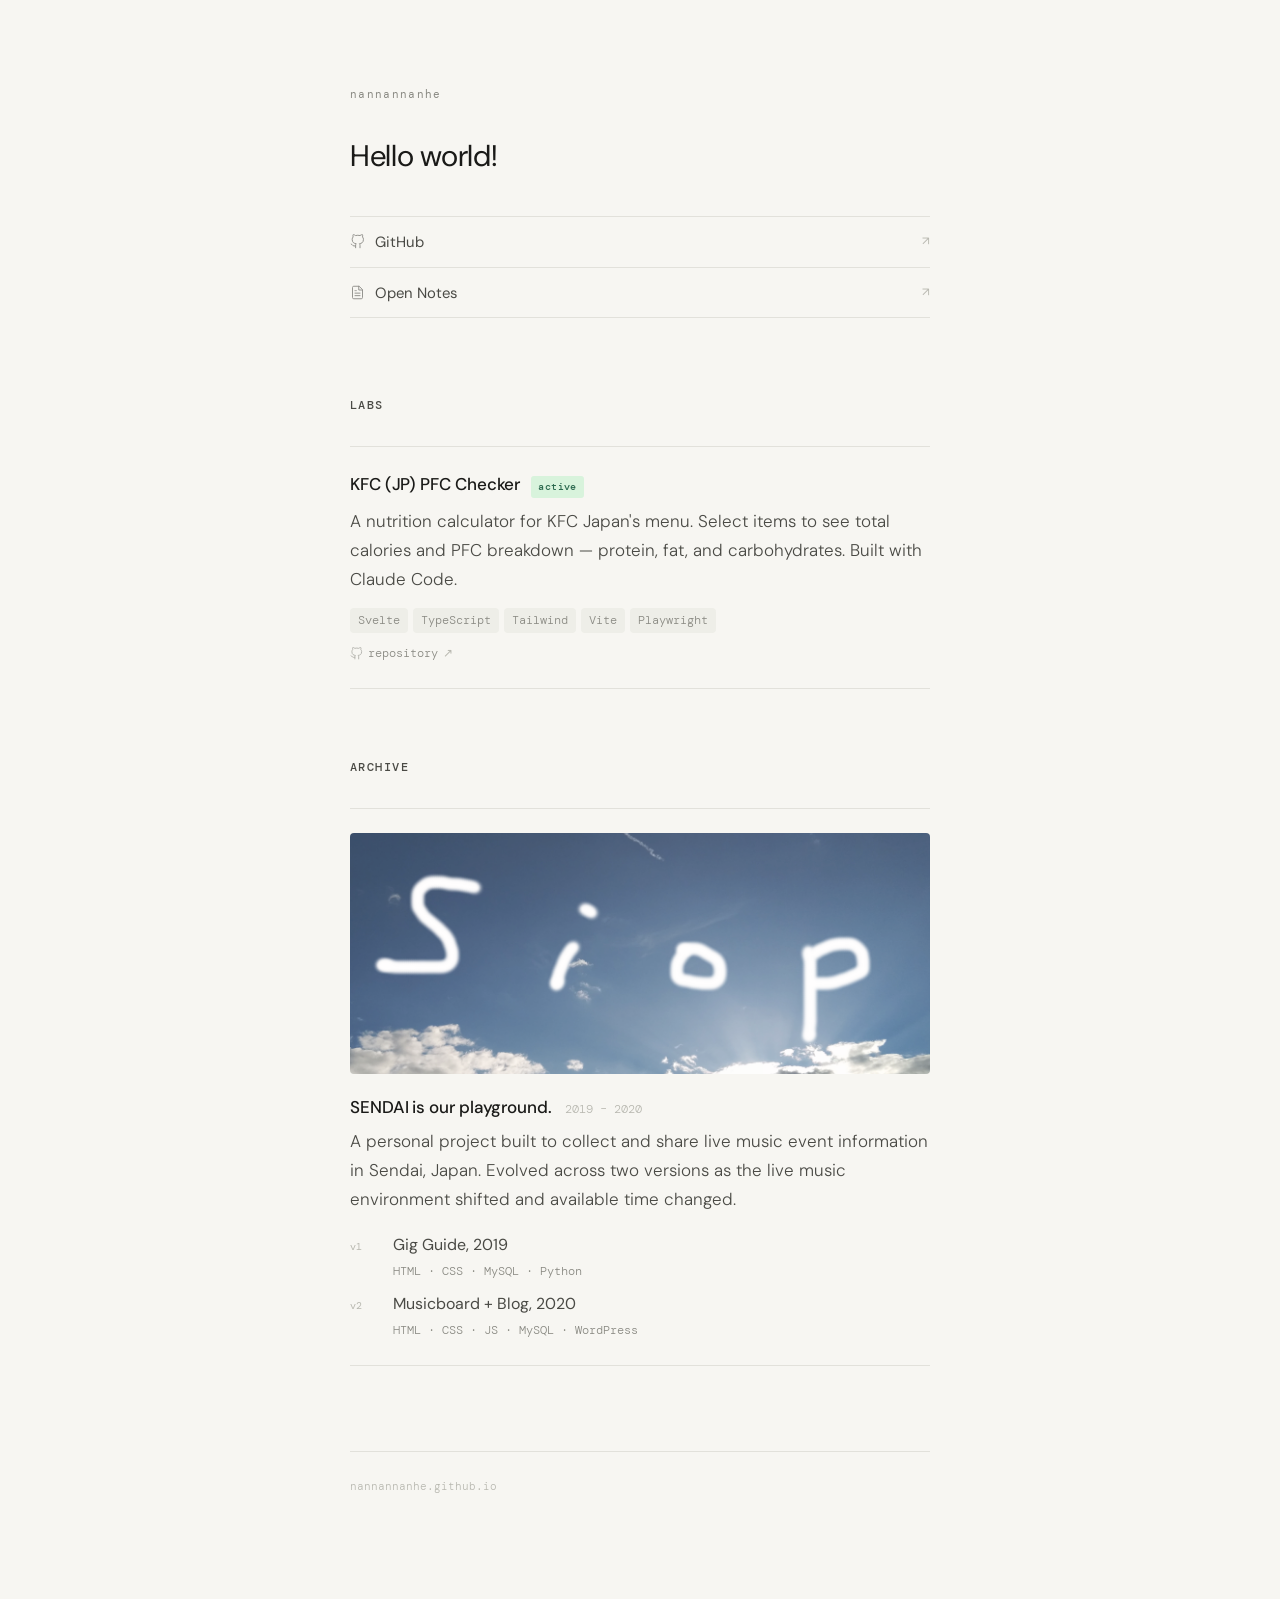
==== index.html @ 3446681e "index html added" ====
<!DOCTYPE html>
<html lang="en">

<head>
    <meta charset="UTF-8" />
    <meta name="viewport" content="width=device-width, initial-scale=1.0" />
    <title>nannannanhe</title>
    <link rel="preconnect" href="https://fonts.googleapis.com" />
    <link rel="preconnect" href="https://fonts.gstatic.com" crossorigin />
    <link
        href="https://fonts.googleapis.com/css2?family=DM+Mono:ital,wght@0,300;0,400;0,500;1,300&family=DM+Sans:ital,opsz,wght@0,9..40,300;0,9..40,400;0,9..40,500;1,9..40,300&display=swap"
        rel="stylesheet" />
    <style>
        *,
        *::before,
        *::after {
            box-sizing: border-box;
            margin: 0;
            padding: 0;
        }

        :root {
            --bg: #f7f6f2;
            --surface: #ffffff;
            --ink: #1a1a18;
            --ink-2: #4a4a45;
            --ink-3: #8a8a83;
            --ink-4: #b8b8b0;
            --accent: #1a1a18;
            --rule: #e2e1db;
            --tag-bg: #eeeee8;
            --green: #2d6a4f;
            --green-bg: #d8f3dc;
            --mono: 'DM Mono', monospace;
            --sans: 'DM Sans', sans-serif;
        }

        @media (prefers-color-scheme: dark) {
            :root {
                --bg: #161614;
                --surface: #1e1e1b;
                --ink: #f0efe8;
                --ink-2: #c0bfb5;
                --ink-3: #7a7a70;
                --ink-4: #4a4a42;
                --rule: #2a2a26;
                --tag-bg: #242420;
                --green: #74c69d;
                --green-bg: #1a3a28;
            }
        }

        html {
            font-size: 17px;
        }

        body {
            background: var(--bg);
            color: var(--ink);
            font-family: var(--sans);
            font-weight: 300;
            line-height: 1.75;
            min-height: 100vh;
            padding: 0 1.5rem;
        }

        main {
            max-width: 580px;
            margin: 0 auto;
            padding: 5rem 0 6rem;
        }

        /* ─── Intro ─── */
        .intro {
            margin-bottom: 4.5rem;
        }

        .handle {
            font-family: var(--mono);
            font-size: 11px;
            font-weight: 400;
            letter-spacing: 0.12em;
            color: var(--ink-3);
            text-transform: lowercase;
            margin-bottom: 1.5rem;
        }

        .greeting {
            font-size: 1.75rem;
            font-weight: 400;
            letter-spacing: -0.01em;
            margin-bottom: 2rem;
            color: var(--ink);
        }

        .nav-links {
            display: flex;
            flex-direction: column;
            gap: 0;
            border-top: 0.5px solid var(--rule);
        }

        .nav-link {
            display: flex;
            align-items: center;
            justify-content: space-between;
            padding: 0.7rem 0;
            border-bottom: 0.5px solid var(--rule);
            text-decoration: none;
            color: var(--ink-2);
            font-size: 0.875rem;
            font-weight: 400;
            transition: color 0.15s;
        }

        .nav-link:hover {
            color: var(--ink);
        }

        .nav-link-label {
            display: flex;
            align-items: center;
            gap: 0.6rem;
        }

        .nav-link svg {
            width: 15px;
            height: 15px;
            stroke: currentColor;
            fill: none;
            stroke-width: 1.5;
            stroke-linecap: round;
            stroke-linejoin: round;
            flex-shrink: 0;
            opacity: 0.6;
        }

        .nav-arrow {
            font-size: 12px;
            color: var(--ink-4);
            transition: color 0.15s, transform 0.15s;
            display: inline-block;
        }

        .nav-link:hover .nav-arrow {
            color: var(--ink-3);
            transform: translate(2px, -1px);
        }

        /* ─── Section ─── */
        section {
            margin-bottom: 4rem;
        }

        .section-head {
            font-family: var(--mono);
            font-size: 12px;
            font-weight: 500;
            letter-spacing: 0.12em;
            text-transform: uppercase;
            color: var(--ink-2);
            margin-bottom: 1.75rem;
        }

        /* ─── Labs ─── */
        .lab {
            padding: 1.4rem 0;
            border-top: 0.5px solid var(--rule);
        }

        .lab:last-child {
            border-bottom: 0.5px solid var(--rule);
        }

        .lab-row {
            display: flex;
            align-items: baseline;
            gap: 0.65rem;
            margin-bottom: 0.4rem;
            flex-wrap: wrap;
        }

        .lab-title {
            font-size: 1rem;
            font-weight: 500;
            color: var(--ink);
            text-decoration: none;
            letter-spacing: -0.005em;
        }

        .lab-title:hover {
            text-decoration: underline;
            text-underline-offset: 3px;
        }

        .badge {
            font-family: var(--mono);
            font-size: 10px;
            font-weight: 500;
            padding: 2px 7px;
            border-radius: 3px;
            letter-spacing: 0.04em;
        }

        .badge-active {
            background: var(--green-bg);
            color: var(--green);
        }

        .lab-desc {
            font-size: 1rem;
            color: var(--ink-2);
            line-height: 1.7;
            margin-bottom: 0.85rem;
        }

        .lab-meta {
            display: flex;
            flex-direction: column;
            gap: 0.6rem;
        }

        .tags {
            display: flex;
            flex-wrap: wrap;
            gap: 5px;
        }

        .tag {
            font-family: var(--mono);
            font-size: 12px;
            font-weight: 300;
            color: var(--ink-3);
            background: var(--tag-bg);
            padding: 2px 8px;
            border-radius: 4px;
        }

        .lab-repo {
            display: inline-flex;
            align-items: center;
            gap: 5px;
            font-family: var(--mono);
            font-size: 12px;
            font-weight: 300;
            color: var(--ink-3);
            text-decoration: none;
        }

        .lab-repo svg {
            width: 13px;
            height: 13px;
            stroke: currentColor;
            fill: none;
            stroke-width: 1.5;
            stroke-linecap: round;
            stroke-linejoin: round;
            flex-shrink: 0;
            opacity: 0.7;
        }

        .lab-repo:hover {
            color: var(--ink-2);
            text-decoration: underline;
            text-underline-offset: 2px;
        }

        .lab-built-with {
            font-size: 11px;
            color: var(--ink-4);
            font-style: italic;
            margin-top: 0.5rem;
        }

        /* ─── Archive ─── */
        .archive-project {
            border-top: 0.5px solid var(--rule);
            padding: 1.4rem 0;
        }

        .archive-project:last-child {
            border-bottom: 0.5px solid var(--rule);
        }

        .archive-banner {
            width: 100%;
            display: block;
            margin-bottom: 1.1rem;
            border-radius: 4px;
            overflow: hidden;
        }

        .archive-banner img {
            width: 100%;
            height: auto;
            display: block;
            filter: grayscale(10%);
            opacity: 0.9;
            transition: opacity 0.2s;
        }

        .archive-banner:hover img {
            opacity: 1;
        }

        .archive-title-row {
            display: flex;
            align-items: baseline;
            gap: 0.75rem;
            margin-bottom: 0.25rem;
            flex-wrap: wrap;
        }

        .archive-title {
            font-size: 1rem;
            font-weight: 500;
            letter-spacing: -0.005em;
        }

        .archive-years {
            font-family: var(--mono);
            font-size: 12px;
            color: var(--ink-4);
            font-weight: 300;
        }

        .archive-desc {
            font-size: 1rem;
            color: var(--ink-2);
            line-height: 1.7;
            margin-bottom: 1rem;
        }

        .version-list {
            display: flex;
            flex-direction: column;
            gap: 0.5rem;
        }

        .version {
            display: grid;
            grid-template-columns: 2rem 1fr;
            gap: 0.5rem;
            align-items: baseline;
            font-size: 0.9375rem;
        }

        .version-id {
            font-family: var(--mono);
            font-size: 10px;
            font-weight: 400;
            color: var(--ink-4);
            padding-top: 1px;
        }

        .version-body {
            display: flex;
            flex-direction: column;
            gap: 2px;
        }

        .version-link {
            color: var(--ink-2);
            text-decoration: none;
            font-weight: 400;
        }

        .version-link:hover {
            color: var(--ink);
            text-decoration: underline;
            text-underline-offset: 2px;
        }

        .version-stack {
            font-family: var(--mono);
            font-size: 12px;
            font-weight: 300;
            color: var(--ink-3);
        }

        /* ─── Footer ─── */
        footer {
            margin-top: 5rem;
            padding-top: 1.5rem;
            border-top: 0.5px solid var(--rule);
            font-family: var(--mono);
            font-size: 11px;
            color: var(--ink-4);
            font-weight: 300;
        }

        /* ─── Fade-in ─── */
        @keyframes fadeUp {
            from {
                opacity: 0;
                transform: translateY(10px);
            }

            to {
                opacity: 1;
                transform: translateY(0);
            }
        }

        .intro {
            animation: fadeUp 0.5s ease both;
            animation-delay: 0.05s;
        }

        section:nth-of-type(1) {
            animation: fadeUp 0.5s ease both;
            animation-delay: 0.15s;
        }

        section:nth-of-type(2) {
            animation: fadeUp 0.5s ease both;
            animation-delay: 0.25s;
        }

        footer {
            animation: fadeUp 0.5s ease both;
            animation-delay: 0.35s;
        }
    </style>
</head>

<body>
    <main>

        <!-- Intro -->
        <div class="intro">
            <p class="handle">nannannanhe</p>
            <p class="greeting">Hello world!</p>
            <nav class="nav-links" aria-label="Links">

                <a class="nav-link" href="https://github.com/nannannanhe" target="_blank" rel="noopener">
                    <span class="nav-link-label">
                        <svg viewBox="0 0 24 24" aria-hidden="true">
                            <path
                                d="M9 19c-5 1.5-5-2.5-7-3m14 6v-3.87a3.37 3.37 0 0 0-.94-2.61c3.14-.35 6.44-1.54 6.44-7A5.44 5.44 0 0 0 20 4.77 5.07 5.07 0 0 0 19.91 1S18.73.65 16 2.48a13.38 13.38 0 0 0-7 0C6.27.65 5.09 1 5.09 1A5.07 5.07 0 0 0 5 4.77a5.44 5.44 0 0 0-1.5 3.78c0 5.42 3.3 6.61 6.44 7A3.37 3.37 0 0 0 9 18.13V22" />
                        </svg>
                        GitHub
                    </span>
                    <span class="nav-arrow">↗</span>
                </a>

                <a class="nav-link" href="https://nannannanhe.github.io/blog/" target="_blank" rel="noopener">
                    <span class="nav-link-label">
                        <svg viewBox="0 0 24 24" aria-hidden="true">
                            <path d="M14 2H6a2 2 0 0 0-2 2v16a2 2 0 0 0 2 2h12a2 2 0 0 0 2-2V8z" />
                            <polyline points="14 2 14 8 20 8" />
                            <line x1="16" y1="13" x2="8" y2="13" />
                            <line x1="16" y1="17" x2="8" y2="17" />
                            <polyline points="10 9 9 9 8 9" />
                        </svg>
                        Open Notes
                    </span>
                    <span class="nav-arrow">↗</span>
                </a>

            </nav>
        </div>

        <!-- Labs -->
        <section aria-labelledby="labs-heading">
            <p class="section-head" id="labs-heading">Labs</p>

            <div class="lab">
                <div class="lab-row">
                    <a class="lab-title" href="https://kfc-jp-pfc-checker.pages.dev/" target="_blank" rel="noopener">
                        KFC (JP) PFC Checker
                    </a>
                    <span class="badge badge-active">active</span>
                </div>
                <p class="lab-desc">
                    A nutrition calculator for KFC Japan's menu. Select items to see total
                    calories and PFC breakdown — protein, fat, and carbohydrates.
                    Built with Claude Code.
                </p>
                <div class="lab-meta">
                    <div class="tags">
                        <span class="tag">Svelte</span>
                        <span class="tag">TypeScript</span>
                        <span class="tag">Tailwind</span>
                        <span class="tag">Vite</span>
                        <span class="tag">Playwright</span>
                    </div>
                    <a class="lab-repo" href="https://github.com/nannannanhe/kfc-jp-pfc-checker" target="_blank"
                        rel="noopener">
                        <svg viewBox="0 0 24 24" aria-hidden="true">
                            <path
                                d="M9 19c-5 1.5-5-2.5-7-3m14 6v-3.87a3.37 3.37 0 0 0-.94-2.61c3.14-.35 6.44-1.54 6.44-7A5.44 5.44 0 0 0 20 4.77 5.07 5.07 0 0 0 19.91 1S18.73.65 16 2.48a13.38 13.38 0 0 0-7 0C6.27.65 5.09 1 5.09 1A5.07 5.07 0 0 0 5 4.77a5.44 5.44 0 0 0-1.5 3.78c0 5.42 3.3 6.61 6.44 7A3.37 3.37 0 0 0 9 18.13V22" />
                        </svg>
                        repository
                        <span class="nav-arrow">↗</span>
                    </a>
                </div>
            </div>

        </section>

        <!-- Archive -->
        <section aria-labelledby="archive-heading">
            <p class="section-head" id="archive-heading">Archive</p>

            <div class="archive-project">
                <a class="archive-banner" href="https://nannannanhe.github.io/archive/siop_v1/" target="_blank"
                    rel="noopener" aria-label="SENDAI is our playground — view v1">
                    <img src="archive/siop_v1/img/title_600_20190317.png" alt="SENDAI is our playground — banner"
                        loading="lazy" />
                </a>
                <div class="archive-title-row">
                    <span class="archive-title">SENDAI is our playground.</span>
                    <span class="archive-years">2019 – 2020</span>
                </div>
                <p class="archive-desc">
                    A personal project built to collect and share live music event
                    information in Sendai, Japan. Evolved across two versions as the live
                    music environment shifted and available time changed.
                </p>
                <div class="version-list">
                    <div class="version">
                        <span class="version-id">v1</span>
                        <div class="version-body">
                            <a class="version-link" href="https://nannannanhe.github.io/archive/siop_v1/"
                                target="_blank" rel="noopener">Gig Guide, 2019</a>
                            <span class="version-stack">HTML · CSS · MySQL · Python</span>
                        </div>
                    </div>
                    <div class="version">
                        <span class="version-id">v2</span>
                        <div class="version-body">
                            <a class="version-link" href="https://nannannanhe.github.io/archive/siop_v2/"
                                target="_blank" rel="noopener">Musicboard + Blog, 2020</a>
                            <span class="version-stack">HTML · CSS · JS · MySQL · WordPress</span>
                        </div>
                    </div>
                </div>
            </div>

        </section>

        <footer>
            nannannanhe.github.io
        </footer>

    </main>
</body>

</html>
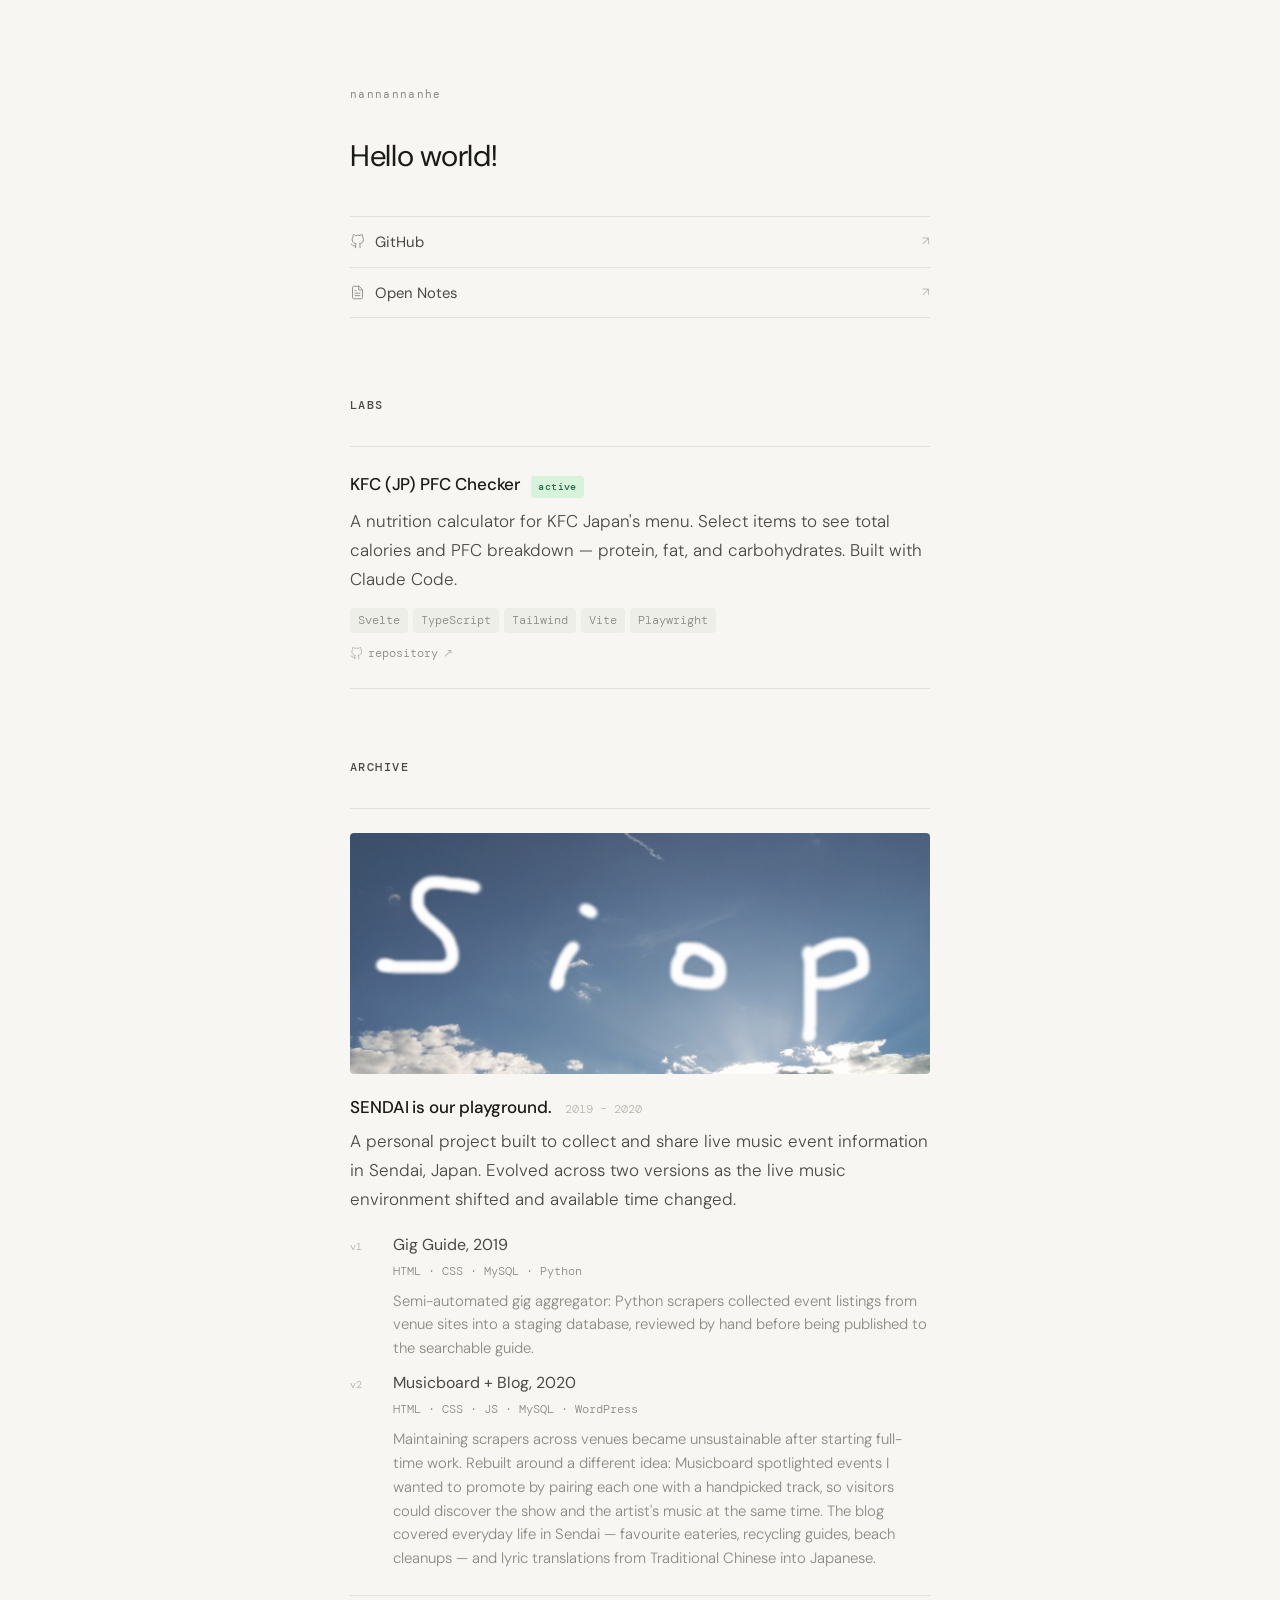
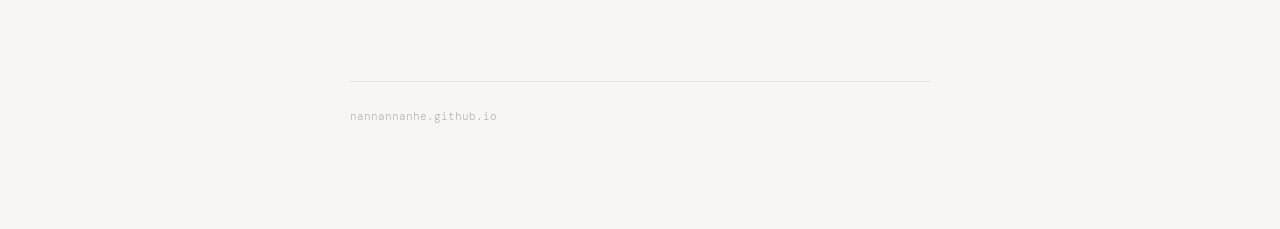
==== commit e6b17f56: "add version description" ====
--- a/index.html
+++ b/index.html
@@ -376,6 +376,13 @@
             font-size: 12px;
             font-weight: 300;
             color: var(--ink-3);
+        }
+
+        .version-desc {
+            font-size: 0.875rem;
+            color: var(--ink-3);
+            line-height: 1.6;
+            margin-top: 0.35rem;
         }
 
         /* ─── Footer ─── */
@@ -525,6 +532,9 @@
                             <a class="version-link" href="https://nannannanhe.github.io/archive/siop_v1/"
                                 target="_blank" rel="noopener">Gig Guide, 2019</a>
                             <span class="version-stack">HTML · CSS · MySQL · Python</span>
+                            <p class="version-desc">Semi-automated gig aggregator: Python scrapers collected event
+                                listings from venue sites into a staging database, reviewed by hand before being
+                                published to the searchable guide.</p>
                         </div>
                     </div>
                     <div class="version">
@@ -533,6 +543,12 @@
                             <a class="version-link" href="https://nannannanhe.github.io/archive/siop_v2/"
                                 target="_blank" rel="noopener">Musicboard + Blog, 2020</a>
                             <span class="version-stack">HTML · CSS · JS · MySQL · WordPress</span>
+                            <p class="version-desc">Maintaining scrapers across venues became unsustainable after
+                                starting full-time work. Rebuilt around a different idea: Musicboard spotlighted events
+                                I wanted to promote by pairing each one with a handpicked track, so visitors could
+                                discover the show and the artist's music at the same time. The blog covered everyday
+                                life in Sendai — favourite eateries, recycling guides, beach cleanups — and
+                                lyric translations from Traditional Chinese into Japanese.</p>
                         </div>
                     </div>
                 </div>
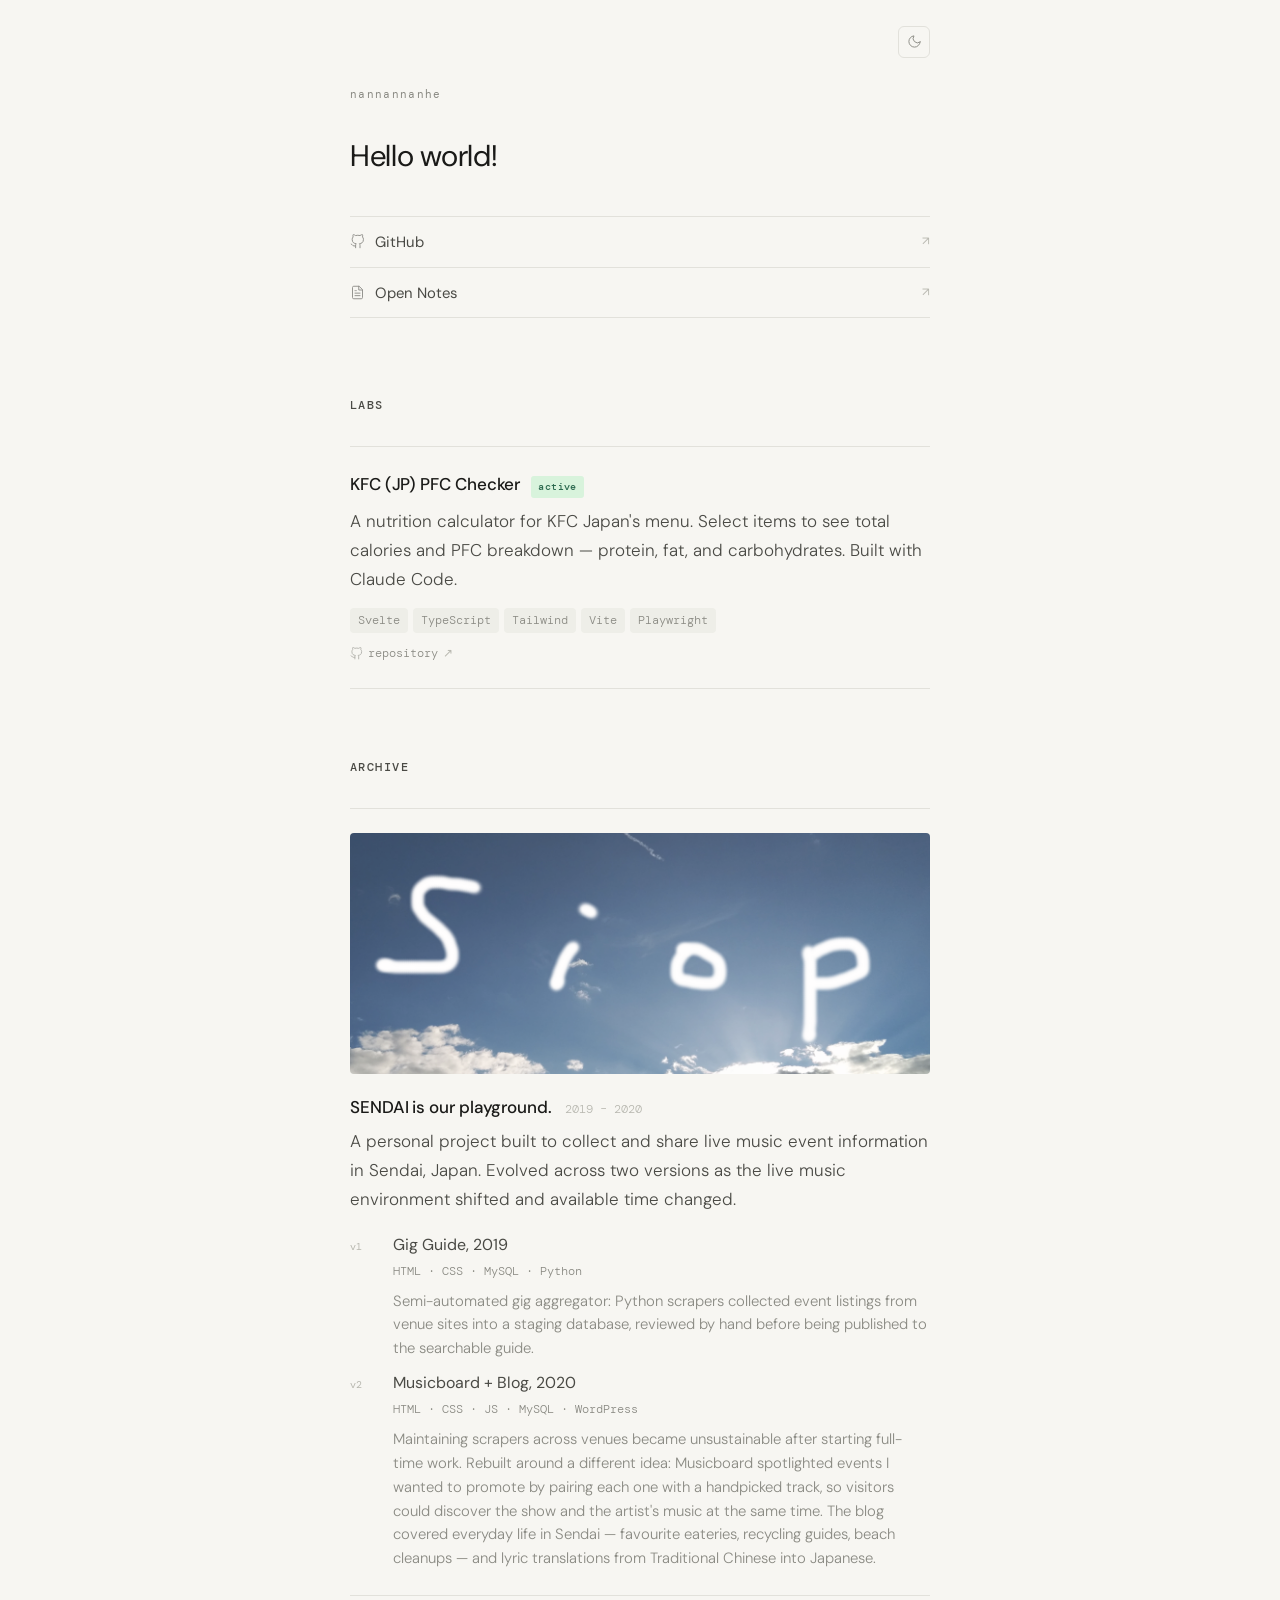
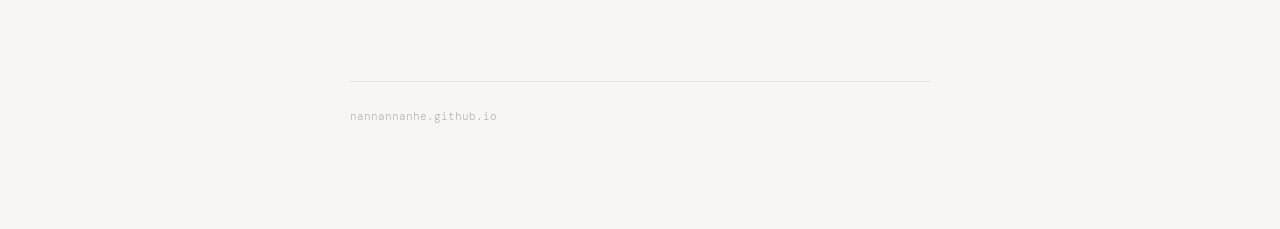
==== commit 6d4606b7: "add dark/light mode button" ====
--- a/index.html
+++ b/index.html
@@ -2,6 +2,15 @@
 <html lang="en">
 
 <head>
+    <!-- Google tag (gtag.js) -->
+    <script async src="https://www.googletagmanager.com/gtag/js?id=G-EFWFTFTSVG"></script>
+    <script>
+        window.dataLayer = window.dataLayer || [];
+        function gtag() { dataLayer.push(arguments); }
+        gtag('js', new Date());
+
+        gtag('config', 'G-EFWFTFTSVG');
+    </script>
     <meta charset="UTF-8" />
     <meta name="viewport" content="width=device-width, initial-scale=1.0" />
     <title>nannannanhe</title>
@@ -35,19 +44,17 @@
             --sans: 'DM Sans', sans-serif;
         }
 
-        @media (prefers-color-scheme: dark) {
-            :root {
-                --bg: #161614;
-                --surface: #1e1e1b;
-                --ink: #f0efe8;
-                --ink-2: #c0bfb5;
-                --ink-3: #7a7a70;
-                --ink-4: #4a4a42;
-                --rule: #2a2a26;
-                --tag-bg: #242420;
-                --green: #74c69d;
-                --green-bg: #1a3a28;
-            }
+        html.dark {
+            --bg: #161614;
+            --surface: #1e1e1b;
+            --ink: #f0efe8;
+            --ink-2: #c0bfb5;
+            --ink-3: #7a7a70;
+            --ink-4: #4a4a42;
+            --rule: #2a2a26;
+            --tag-bg: #242420;
+            --green: #74c69d;
+            --green-bg: #1a3a28;
         }
 
         html {
@@ -65,6 +72,7 @@
         }
 
         main {
+            position: relative;
             max-width: 580px;
             margin: 0 auto;
             padding: 5rem 0 6rem;
@@ -385,6 +393,44 @@
             margin-top: 0.35rem;
         }
 
+        /* ─── Theme toggle ─── */
+        #theme-toggle {
+            position: absolute;
+            top: 1.5rem;
+            right: 0;
+            width: 32px;
+            height: 32px;
+            display: flex;
+            align-items: center;
+            justify-content: center;
+            background: none;
+            border: 0.5px solid var(--rule);
+            border-radius: 6px;
+            cursor: pointer;
+            color: var(--ink-3);
+            transition: color 0.15s, border-color 0.15s;
+            padding: 0;
+        }
+
+        #theme-toggle:hover {
+            color: var(--ink-2);
+            border-color: var(--ink-4);
+        }
+
+        #theme-toggle svg {
+            width: 15px;
+            height: 15px;
+            stroke: currentColor;
+            fill: none;
+            stroke-width: 1.5;
+            stroke-linecap: round;
+            stroke-linejoin: round;
+        }
+
+        #theme-toggle .icon-sun { display: none; }
+        html.dark #theme-toggle .icon-sun { display: block; }
+        html.dark #theme-toggle .icon-moon { display: none; }
+
         /* ─── Footer ─── */
         footer {
             margin-top: 5rem;
@@ -429,10 +475,37 @@
             animation-delay: 0.35s;
         }
     </style>
+    <script>
+        (function () {
+            var stored = localStorage.getItem('theme');
+            var prefersDark = window.matchMedia('(prefers-color-scheme: dark)').matches;
+            if (stored === 'dark' || (stored === null && prefersDark)) {
+                document.documentElement.classList.add('dark');
+            }
+        })();
+    </script>
 </head>
 
 <body>
     <main>
+        <button id="theme-toggle" aria-label="Switch to dark mode">
+            <!-- Moon: shown in light mode -->
+            <svg class="icon-moon" viewBox="0 0 24 24" aria-hidden="true">
+                <path d="M21 12.79A9 9 0 1 1 11.21 3 7 7 0 0 0 21 12.79z" />
+            </svg>
+            <!-- Sun: shown in dark mode -->
+            <svg class="icon-sun" viewBox="0 0 24 24" aria-hidden="true">
+                <circle cx="12" cy="12" r="5" />
+                <line x1="12" y1="1" x2="12" y2="3" />
+                <line x1="12" y1="21" x2="12" y2="23" />
+                <line x1="4.22" y1="4.22" x2="5.64" y2="5.64" />
+                <line x1="18.36" y1="18.36" x2="19.78" y2="19.78" />
+                <line x1="1" y1="12" x2="3" y2="12" />
+                <line x1="21" y1="12" x2="23" y2="12" />
+                <line x1="4.22" y1="19.78" x2="5.64" y2="18.36" />
+                <line x1="18.36" y1="5.64" x2="19.78" y2="4.22" />
+            </svg>
+        </button>
 
         <!-- Intro -->
         <div class="intro">
@@ -561,6 +634,17 @@
         </footer>
 
     </main>
+    <script>
+        var btn = document.getElementById('theme-toggle');
+        btn.setAttribute('aria-label',
+            document.documentElement.classList.contains('dark') ? 'Switch to light mode' : 'Switch to dark mode'
+        );
+        btn.addEventListener('click', function () {
+            var isDark = document.documentElement.classList.toggle('dark');
+            localStorage.setItem('theme', isDark ? 'dark' : 'light');
+            btn.setAttribute('aria-label', isDark ? 'Switch to light mode' : 'Switch to dark mode');
+        });
+    </script>
 </body>
 
 </html>
